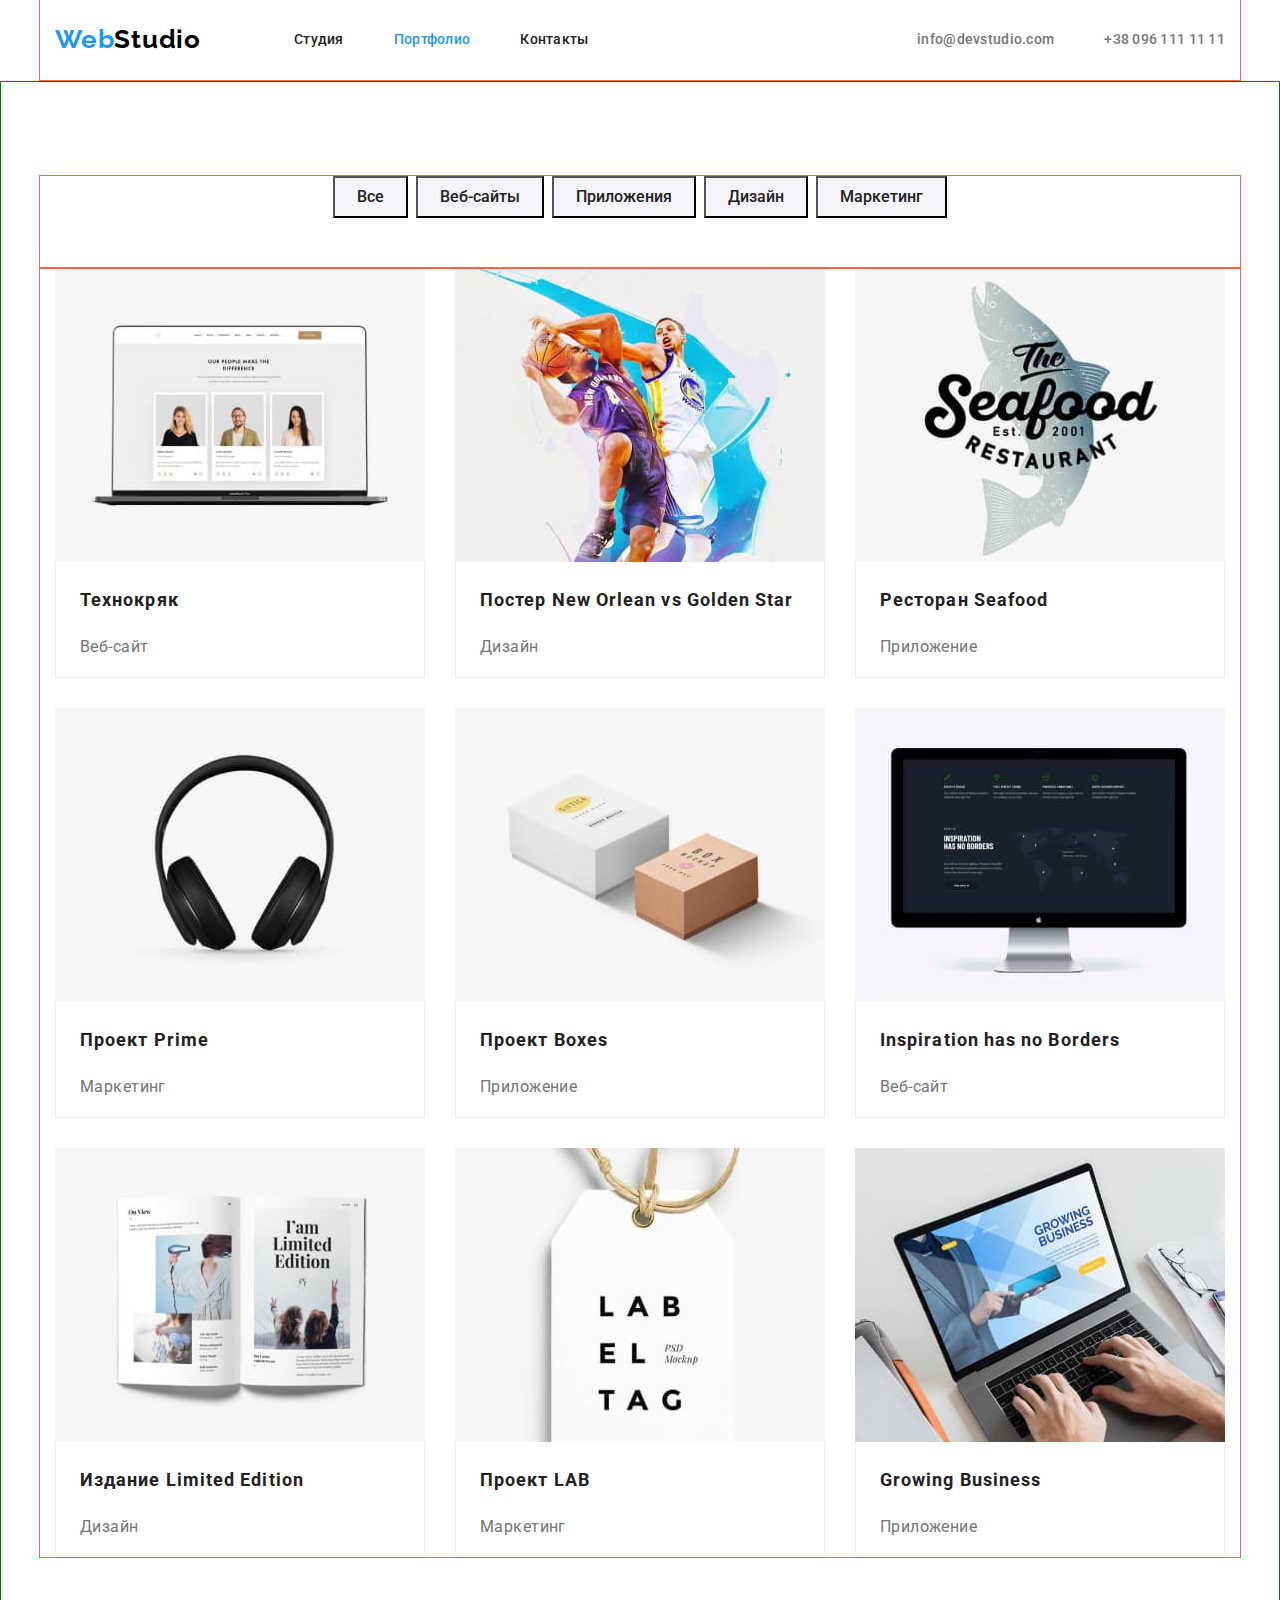
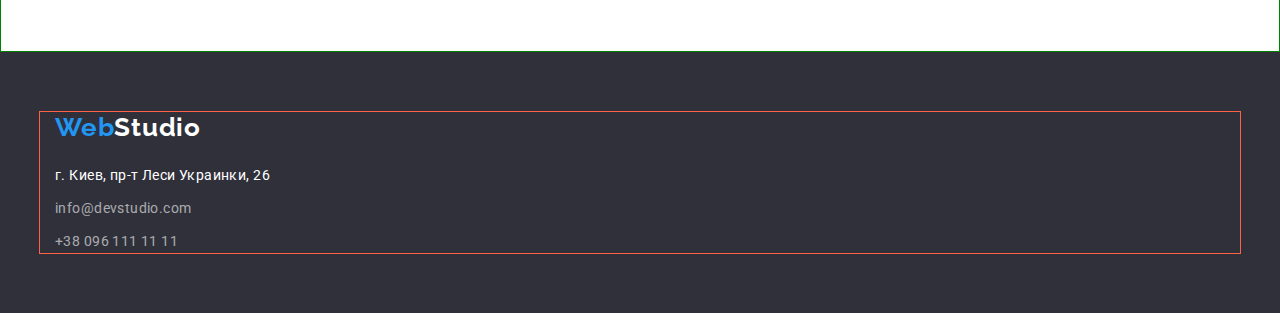
==== portfolio.html @ 51cd15e3 "create task4" ====
<!DOCTYPE html>
<html lang="en">
<head>
    <meta charset="UTF-8">
    <meta http-equiv="X-UA-Compatible" content="IE=edge">
    <meta name="viewport" content="width=device-width, initial-scale=1.0">
    <link rel="stylesheet" href="https://cdnjs.cloudflare.com/ajax/libs/modern-normalize/1.0.0/modern-normalize.min.css">
    <link href="https://fonts.googleapis.com/css2?family=Raleway:wght@700&family=Roboto:wght@400;500;700;900&display=swap" rel="stylesheet">
    <link rel="stylesheet" href="./css/styles.css">
    <title>Домашнее_Задание№3</title>
</head>
<body>
    <header class="page-header">
        <div class="container main-div">
            <a class="logo link" lang="en" href="./index.html"><span class="blu">Web</span>Studio</a>
            <nav>
                <ul class="site-nav">
                    <li class="item">
                        <a href="./index.html" class="link ">Студия</a>
                    </li>
                    <li class="item">
                        <a href="./portfolio.html" class="link curentli">Портфолио</a>
                    </li>
                    <li class="item">
                        <a href="#" class="link">Контакты</a>
                    </li>
                </ul>
            </nav>
            <ul class="contact">
                <li class="item">
                    <a class="link" href="mailto:info@devstudio.com">info@devstudio.com</a><a href=""></a>
                </li>
                <li class="item">
                    <a class="link" href="tel:+380961111111">+38 096 111 11 11</a>
                </li>
            </ul>
        </div>
    </header>
    <main>
        <section class="section">
           <div class="container filtr">
                <h1 class="visually-hidden">Главное Портфолио</h1>
                <ul class="section-list">
                    <li class="prt-item"><button type="button" class="btn-portfolio ">Все</button></li>
                    <li class="prt-item"><button type="button" class="btn-portfolio ">Веб-сайты</button></li>
                    <li class="prt-item"><button type="button" class="btn-portfolio ">Приложения</button></li>
                    <li class="prt-item"><button type="button" class="btn-portfolio ">Дизайн</button> </li>
                    <li class="prt-item"><button type="button" class="btn-portfolio ">Маркетинг</button></li>
                </ul>
           </div>
            <div class="container">
                <ul class="section-list prt-work">
                    <li class="galery-item"> <a href="" class="portfolio-link">
                            <img src="images/imgtechcriak.jpg" width="370" alt="Веб-сайт Технокряк">
                            <div class="project">
                                <h2 class="portfolio-title">Технокряк</h2>
                                <p class="text">Веб-сайт</p>
                            </div>
                        </a>
                    </li>
                    <li class="galery-item"> <a href="" class="portfolio-link">
                            <img src="images/imgneworlean.jpg" width="370" alt="Дизайн постер">
                            <div class="project">
                                <h2 class="portfolio-title">Постер New Orlean vs Golden Star</h2>
                                <p class="text">Дизайн</p>
                            </div>
                        </a>
                    </li>
                    <li class="galery-item"> <a href="" class="portfolio-link">
                            <img src="images/imgseafood.jpg" width="370" alt="приложение ресторана Seafood">
                            <div class="project">
                                <h2 class="portfolio-title">Ресторан Seafood</h2>
                                <p class="text">Приложение</p>
                            </div>
                        </a>
                    </li>
                    <li class="galery-item"> <a href="" class="portfolio-link">
                            <img src="images/imgprime.jpg" width="370" alt="Маркетинг проекта Prime">
                            <div class="project">
                                <h2 class="portfolio-title">Проект Prime</h2>
                                <p class="text">Маркетинг</p>
                            </div>
                        </a>
                    </li>
                    <li class="galery-item"> <a href="" class="portfolio-link">
                            <img src="images/imgboxes.jpg" width="370" alt=" приложение проект Boxes">
                            <div class="project">
                                <h2 class="portfolio-title">Проект Boxes</h2>
                                <p class="text">Приложение</p>
                            </div>
                        </a>
                    </li>
                    <li class="galery-item"> <a href="" class="portfolio-link">
                            <img src="images/imgborders.jpg" width="370" alt="страничка Inspiration has no Borders ">
                            <div class="project">
                                <h2 class="portfolio-title">Inspiration has no Borders</h2>
                                <p class="text">Веб-сайт</p>
                            </div>
                        </a>
                    </li>
                    <li class="galery-item"> <a href="" class="portfolio-link">
                            <img src="images/imglimid.jpg" width="370" alt="Дизайн издания LE">
                            <div class="project">
                                <h2 class="portfolio-title">Издание Limited Edition</h2>
                                <p class="text">Дизайн</p>
                            </div>
                        </a>
                    </li>
                    <li class="galery-item"> <a href="" class="portfolio-link">
                            <img src="images/imglab.jpg" width="370" alt="маркетинг проекта ЛАБ">
                            <div class="project">
                                <h2 class="portfolio-title">Проект LAB</h2>
                                <p class="text">Маркетинг</p>
                            </div>
                        </a>
                    </li>
                    <li class="galery-item"> <a href="" class="portfolio-link">
                            <img src="images/imgbissens.jpg" width="370" alt="приложение бизнеса">
                            <div class="project">
                                <h2 class="portfolio-title">Growing Business</h2>
                                <p class="text">Приложение</p>
                            </div>
                        </a>
                    </li>
                </ul>
            </div>
        </section>

    </main>
<footer class="footer">
    <div class="container ">
        <a class="logo link" lang="en" href="./index.html"><span class="blu">Web</span>Studio</a>
        <address class="adres">
            <ul class="footer-contact ">
                <li class="item">
                    <p class="footer-text"> г. Киев, пр-т Леси Украинки, 26</p>
                </li>
                <li class="item mail">
                    <a class="footer-link" href="mailto:info@devstudio.com">info@devstudio.com</a><a href=""></a>
                </li>
                <li class="item tel">
                    <a class="footer-link" href="tel:+380961111111">+38 096 111 11 11</a>
                </li>
            </ul>
        </address>
    </div>
</footer>

</body>
</html>
---- css/styles.css ----
/* main color, h1 text color,  fff */
/* second color 2f303a */
/* main text color 757575  */
/* h2,h3 color text 212121 and menu */
/*accent color 2196F3 */
/*  */

:root{
    --main-bg: #fff;
    --second-bg: #2f303a;
    --main-text-color: #757575;
    --h-color-text: #212121;
    --btn-and-accent: #2196F3; 
    --footer-contact: #ffffff99;
    --btn-hover-primery: #188CE8;
    --btn-portfolio-bgr: #F5F4FA;
    --logo-heder: #000;
    --border: #EEEEEE;
    --teams-bg: #F5F4FA;
    --heder-border: #ECECEC;
    
}
h1,h2,h3,h4,h5,h6,p,ul{
   margin-top: 0px;
   margin-bottom: 0px;
   /* padding-left: 0px; */
}
body{
    font-family: 'Roboto', sans-serif;
    background-color: var(--main-bg);
    color:var(--main-text-color);
    font-weight: 400;
    font-size: 14px;
    line-height: 1.71;
    letter-spacing: 0.03em;
        
}
img{
    max-width: 100%;
    display: block;
}
.container{
    width: 1200px;
    margin-left: auto;
    margin-right: auto;
    outline: 1px solid tomato;
    padding-left: 15px;
    padding-right: 15px;
  }
.main-div{
    display: flex;
    align-items: center;
}
.page-header{
    border-bottom: 1px solid var(--heder-border);
}

.logo{


    font-family: 'Raleway', sans-serif;
    color: var(--logo-heder);
    font-weight: 700;
    font-size: 26px;
    line-height: 1.2;
    letter-spacing: 0.03em;
}
.blu{
    color: var(--btn-and-accent);
}
.link{
    text-decoration: none;
}

.site-nav {
    margin-left: 93px;
    display: flex;

}

.site-nav .item{
    display: flex;

}
.site-nav .item + .item{
    margin-left: 50px;
}
.site-nav .link{
    display: block;
    padding-top: 32px;
    padding-bottom: 32px;

    color: var(--h-color-text);
    font-weight: 500;
    font-size: 14px;
    line-height: 1.14;
    letter-spacing: 0.02em;
}
.site-nav .curentli {
    color: var(--btn-and-accent);
}
.contact {
    display: flex;
    margin-left: auto;
}

.contact .item + .item{
    margin-left: 50px;
}
.contact .link{
    display: block;
    padding-top: 32px;
    padding-bottom: 32px;

    color: var(--main-text-color);
    font-weight: 500;
    font-size: 14px;
    line-height: 1.14;
    letter-spacing: 0.02em;
}
.link:hover,
.link:focus,
.footer-link:hover,
.footer-link:focus,
.footer .logo:hover,
.footer .logo:focus {
    color: var(--btn-and-accent);
}

/* section main */
/* hero */
.hero{
    padding-top: 200px;
    padding-bottom: 200px;
    background-color: var(--second-bg) ;
    text-align: center;
   
}
.hero-title{
    margin-bottom: 30px;

    font-weight: 900;
    font-size: 44px;
    line-height: 1.36;
    letter-spacing: 0.06em;
    text-transform: uppercase;
    color: var(--main-bg);
}
.btn{
    min-width: 200px;
    padding: 10px 32px;
    border: 0;
    border-radius: 4px;

    background-color:var(--btn-and-accent);
    color: var(--main-bg);
    font-weight: 700;
    font-size: 16px;
    line-height: 1.88;
    text-align: center;
    letter-spacing: 0.06em;
    cursor: pointer;
}
.btn:hover,
.btn:focus{
   background-color: var(--btn-hover-primery);
}

.visually-hidden {
    position: absolute;
    white-space: nowrap;
    width: 1px;
    height: 1px;
    overflow: hidden;
    border: 0;
    padding: 0;
    clip: rect(0 0 0 0);
    clip-path: inset(50%);
    margin: -1px;
}
.feateres .item{
width: calc((100% - 90px) / 4);
}
.feateres .item + .item{  
    margin-left: 30px;
}

.feateres .text{
    font-size: 14px;
    line-height: 1.71;
}
.galery .link img {
    display: block;
}
.galery{
    display: flex;
    flex-wrap: wrap;
   
}
.galery .item {
    width: calc((100% - 60px) / 3);
    margin-right: 30px;

}

.galery .item:nth-child(3n) {
    margin-right: 0px;
}

.teams{
    background-color: var(--teams-bg);
}
.teams .item {
    
    text-align: center;
    width: calc((100% - 90px) / 4);
    margin-right: 30px;
    padding-bottom: 30px;
    display: block;
    
}
.teams .item:nth-child(4n){
    margin-right: 0px;
}
.profession{
    padding-top: 30px;
    padding-bottom: 30px;
}

.feature-list .title{
    color: var(--h-color-text);
    font-weight: 700;
    font-size: 14px;
    line-height: 1.14;
    text-transform: uppercase;
}
.section{
    padding-top: 94px;
    padding-bottom: 94px;
    border: 1px solid green;
}
.work {
    padding-top: 0px;
}
.section-title{
    text-align: center;
    color: var(--h-color-text);
    font-weight: 700;
    font-size: 36px;
    line-height: 1.16;
    margin-bottom: 50px;

}

.section-list .title{
    margin-bottom: 10px;

    font-weight: 500;
    font-size: 16px;
    line-height: 1.18;
    color: var(--h-color-text);
}

.text{
    font-size: 16px;
    line-height: 1.18;
    color: var(--main-text-color);

}
.site-nav {
    display: flex;
} 


.section-list,
.site-nav,
.contact
{
   list-style-type: none;
    display: flex;
    padding-left: 0px;
    padding-right: 0px;
}

/* FOOTEr */
.footer{
        padding-top: 60px;
        padding-bottom: 60px;
    background-color: var(--second-bg);
}


.footer-contact{
list-style-type: none;
padding-left: 0px;
}
.footer-item{
    display: block;
}
.footer-text{
    color: var(--main-bg);
    margin-bottom: 9px;
}

.footer-link{
 
    color: var(--footer-contact);
    text-decoration: none;
}

.footer .logo{
    display: block;
    color: var(--main-bg);
    margin-bottom: 20px;
}
.adres{
    font-style: normal;
}
.item.mail{
    margin: 9px 0px;
}
.footer-text{
    color: var(--main-bg);

}

/* portfolio */
.project{
    padding: 20px 24px;
    border-right: 1px solid var(--border);
    border-left: 1px solid var(--border);
    border-bottom: 1px solid var(--border);
}
.portfolio-title{
    margin-bottom: 20px;
    font-weight: 700;
    font-size: 18px;
    line-height: 2;
    letter-spacing: 0.06em;
}
.portfolio-link{
    text-decoration: none;
    color: var(--h-color-text);
}
.btn-portfolio{
background-color: var(--btn-portfolio-bgr);
color: var(--h-color-text);
font-family: 'Roboto', sans-serif;
font-weight: 500;
font-size: 16px;
line-height: 1.62;
text-align: center;
cursor: pointer;
min-height: 38px;
min-width: 73px;
padding: 6px 22px;
}
.btn-portfolio:hover,
.btn-portfolio:focus{
    background-color: var(--btn-and-accent);
    color: var(--main-bg);
}
.filtr .section-list{
    justify-content: center;
}
.section-list .prt-item + .prt-item{
    margin-left: 8px;
}
.prt-item{
    margin-bottom: 50px;
}
.prt-work {
    display: flex;
    flex-wrap: wrap;
}
.galery-item{
    box-sizing: border-box;
    width: calc((100% - 60px) / 3);
    
}

.prt-work .galery-item{
    margin-bottom: 30px;
}
.prt-work .galery-item:nth-last-child(-n+3){
    margin-bottom: 0px;
}
.prt-work .galery-item {
margin-right: 30px;
}
.prt-work .galery-item:nth-child(3n){
margin-right: 0px;
}
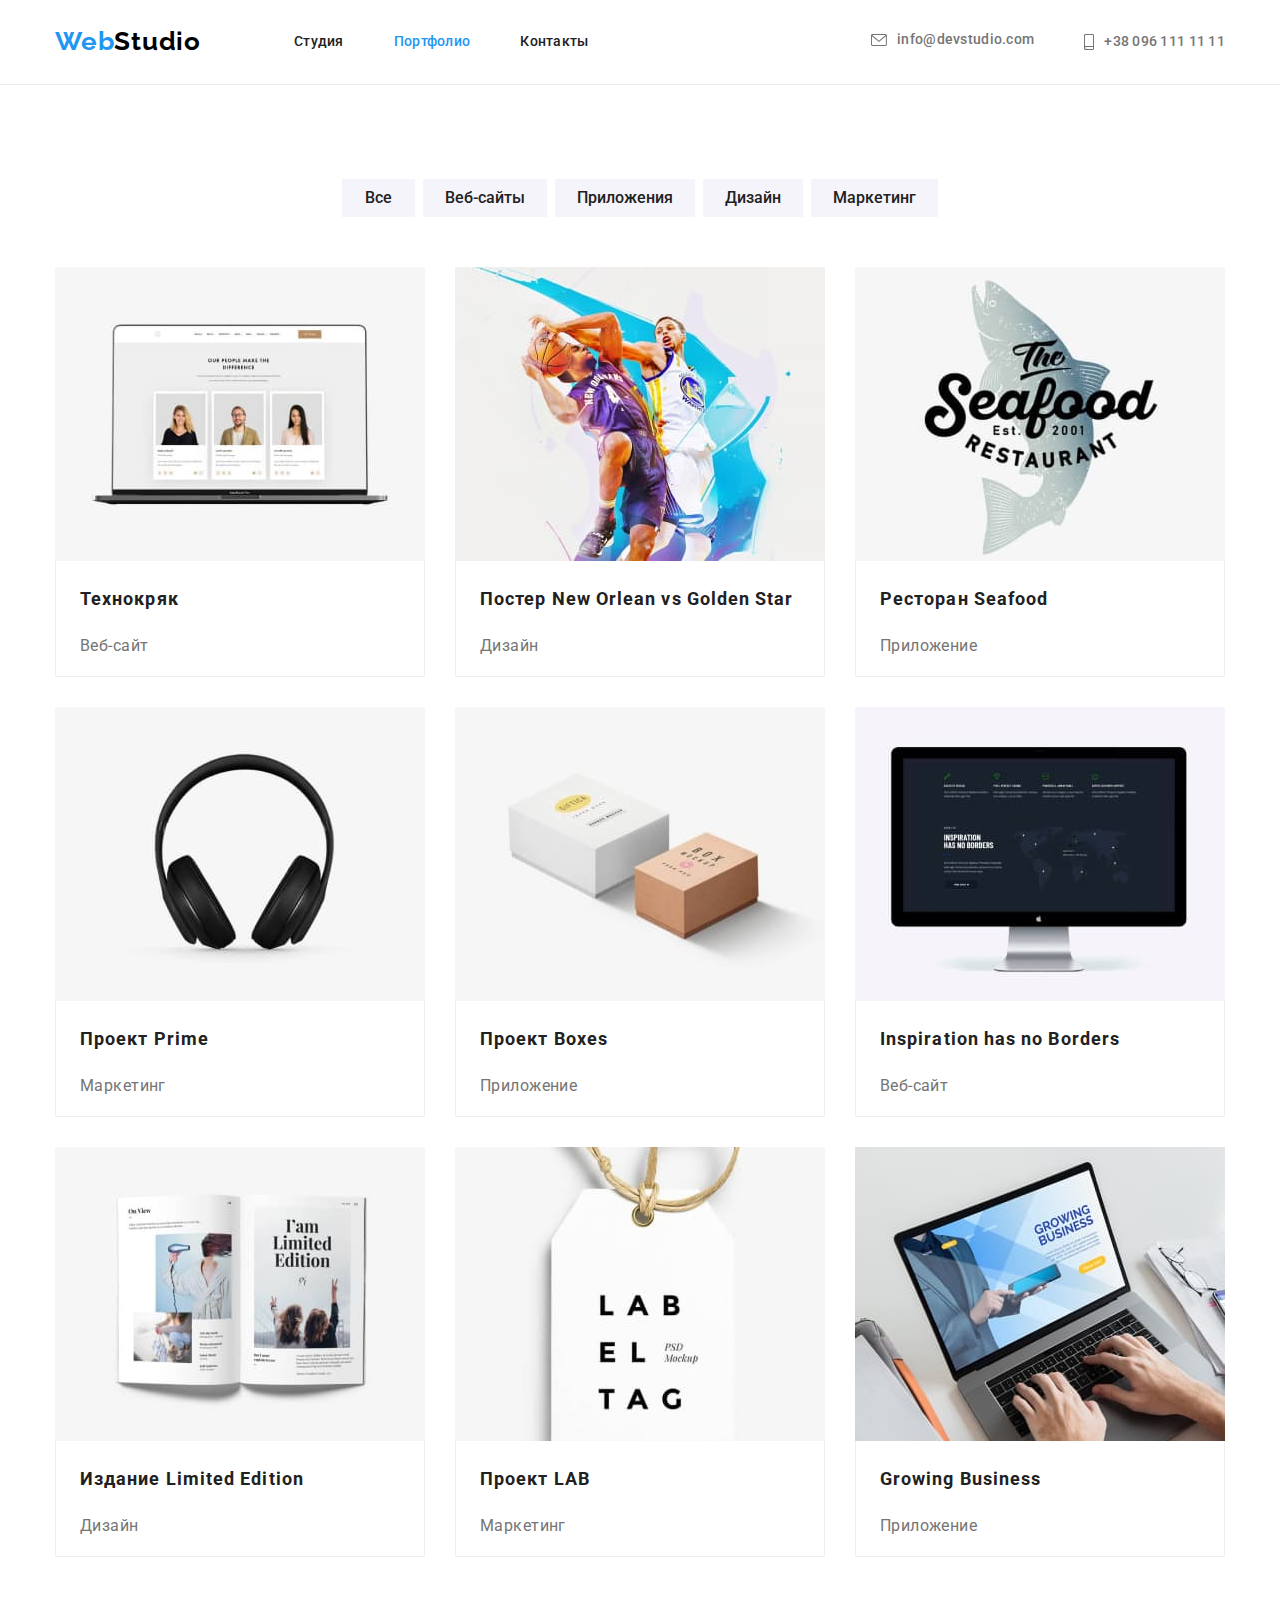
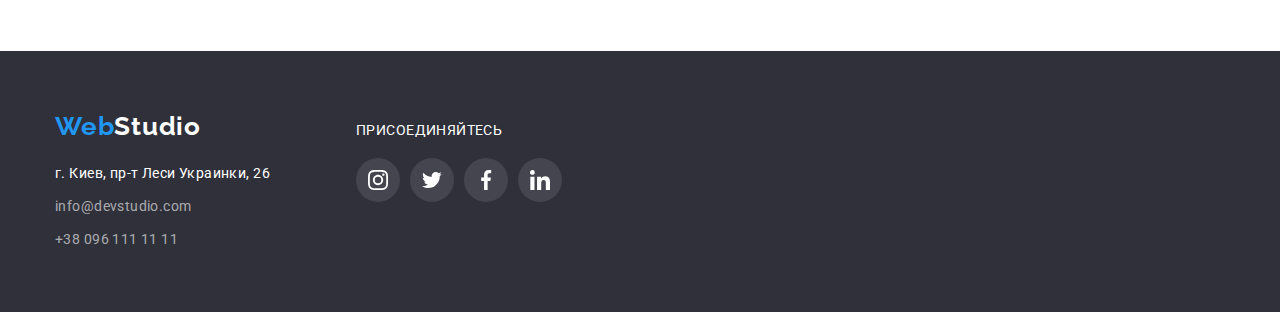
==== commit 9bbfc481: "create tast 4v2" ====
--- a/portfolio.html
+++ b/portfolio.html
@@ -1,5 +1,5 @@
 <!DOCTYPE html>
-<html lang="en">
+<html lang="ru">
 <head>
     <meta charset="UTF-8">
     <meta http-equiv="X-UA-Compatible" content="IE=edge">
@@ -7,7 +7,7 @@
     <link rel="stylesheet" href="https://cdnjs.cloudflare.com/ajax/libs/modern-normalize/1.0.0/modern-normalize.min.css">
     <link href="https://fonts.googleapis.com/css2?family=Raleway:wght@700&family=Roboto:wght@400;500;700;900&display=swap" rel="stylesheet">
     <link rel="stylesheet" href="./css/styles.css">
-    <title>Домашнее_Задание№3</title>
+    <title>Домашнее_Задание№4</title>
 </head>
 <body>
     <header class="page-header">
@@ -16,7 +16,7 @@
             <nav>
                 <ul class="site-nav">
                     <li class="item">
-                        <a href="./index.html" class="link ">Студия</a>
+                        <a class="link " href="./index.html">Студия</a>
                     </li>
                     <li class="item">
                         <a href="./portfolio.html" class="link curentli">Портфолио</a>
@@ -28,10 +28,18 @@
             </nav>
             <ul class="contact">
                 <li class="item">
-                    <a class="link" href="mailto:info@devstudio.com">info@devstudio.com</a><a href=""></a>
+                    <a class="link" href="mailto:info@devstudio.com">
+                        <svg class="email" width="16" height="12">
+                            <use href="./images/icons.svg#icon-email"></use>
+                        </svg>
+                        info@devstudio.com</a>
                 </li>
                 <li class="item">
-                    <a class="link" href="tel:+380961111111">+38 096 111 11 11</a>
+                    <a class="link" href="tel:+380961111111">
+                        <svg class="tel" width="10" height="20">
+                            <use href="./images/icons.svg#icon-smartphone"></use>
+                        </svg>
+                        +38 096 111 11 11</a>
                 </li>
             </ul>
         </div>
@@ -50,7 +58,8 @@
            </div>
             <div class="container">
                 <ul class="section-list prt-work">
-                    <li class="galery-item"> <a href="" class="portfolio-link">
+                    <li class="galery-item">
+                        <a href="" class="portfolio-link">
                             <img src="images/imgtechcriak.jpg" width="370" alt="Веб-сайт Технокряк">
                             <div class="project">
                                 <h2 class="portfolio-title">Технокряк</h2>
@@ -128,21 +137,48 @@
 
     </main>
 <footer class="footer">
-    <div class="container ">
-        <a class="logo link" lang="en" href="./index.html"><span class="blu">Web</span>Studio</a>
-        <address class="adres">
-            <ul class="footer-contact ">
-                <li class="item">
-                    <p class="footer-text"> г. Киев, пр-т Леси Украинки, 26</p>
-                </li>
-                <li class="item mail">
-                    <a class="footer-link" href="mailto:info@devstudio.com">info@devstudio.com</a><a href=""></a>
-                </li>
-                <li class="item tel">
-                    <a class="footer-link" href="tel:+380961111111">+38 096 111 11 11</a>
-                </li>
-            </ul>
-        </address>
+    <div class="container footer-social">
+        <div class="footer-adres">
+            <a class="logo link" lang="en" href="./index.html"><span class="blu">Web</span>Studio</a>
+            <address class="adres">
+                <ul class="footer-contact ">
+                    <li class="item">
+                        <p class="footer-text"> г. Киев, пр-т Леси Украинки, 26</p>
+                    </li>
+                    <li class="item mail">
+                        <a class="footer-link" href="mailto:info@devstudio.com">info@devstudio.com</a><a href=""></a>
+                    </li>
+                    <li class="item tel">
+                        <a class="footer-link" href="tel:+380961111111">+38 096 111 11 11</a>
+                    </li>
+                </ul>
+            </address>
+        </div>
+        <div class="social-adres">
+            <p class="join">присоединяйтесь</p>
+            <div class="social-network block">
+                <a href="" class="link-social bgr ">
+                    <svg class="icon" width="20" height="20">
+                        <use href="./images/icons.svg#icon-instagram"></use>
+                    </svg>
+                </a>
+                <a href="" class="link-social bgr ">
+                    <svg class="icon" width="20" height="20">
+                        <use href="./images/icons.svg#icon-twiter"></use>
+                    </svg>
+                </a>
+                <a href="" class="link-social bgr ">
+                    <svg class="icon" width="20" height="20">
+                        <use href="./images/icons.svg#icon-facebook"></use>
+                    </svg>
+                </a>
+                <a href="" class="link-social bgr ">
+                    <svg class="icon" width="20" height="20">
+                        <use href="./images/icons.svg#icon-linkedin"></use>
+                    </svg>
+                </a>
+            </div>
+        </div>
     </div>
 </footer>
 
--- a/css/styles.css
+++ b/css/styles.css
@@ -18,7 +18,8 @@
     --border: #EEEEEE;
     --teams-bg: #F5F4FA;
     --heder-border: #ECECEC;
-    
+    --hero-bgr: #C4C4C4;
+    --icon-color: #afb1b8; 
 }
 h1,h2,h3,h4,h5,h6,p,ul{
    margin-top: 0px;
@@ -43,7 +44,6 @@
     width: 1200px;
     margin-left: auto;
     margin-right: auto;
-    outline: 1px solid tomato;
     padding-left: 15px;
     padding-right: 15px;
   }
@@ -65,11 +65,23 @@
     line-height: 1.2;
     letter-spacing: 0.03em;
 }
+/* .tel, 
+.email{
+display: block;
+} */
+.link .email,
+.link .tel{
+    margin-right: 10px;
+    align-self: center;
+
+    fill: currentColor;
+}
 .blu{
     color: var(--btn-and-accent);
 }
 .link{
     text-decoration: none;
+       
 }
 
 .site-nav {
@@ -86,7 +98,7 @@
     margin-left: 50px;
 }
 .site-nav .link{
-    display: block;
+    display: flex;
     padding-top: 32px;
     padding-bottom: 32px;
 
@@ -102,15 +114,18 @@
 .contact {
     display: flex;
     margin-left: auto;
+
 }
 
 .contact .item + .item{
     margin-left: 50px;
 }
 .contact .link{
-    display: block;
+    display: flex;
     padding-top: 32px;
     padding-bottom: 32px;
+    justify-content: center;
+    align-items: center;
 
     color: var(--main-text-color);
     font-weight: 500;
@@ -123,16 +138,34 @@
 .footer-link:hover,
 .footer-link:focus,
 .footer .logo:hover,
-.footer .logo:focus {
+.footer .logo:focus,
+.link .email:hover,
+.link .tel:hover,
+.link .email:focus,
+.link .tel:focus {
     color: var(--btn-and-accent);
+    fill: var(--btn-and-accent);
 }
 
 /* section main */
 /* hero */
 .hero{
+    max-width: 1600px;
+    height: 600px;
+    margin-left: auto;
+    margin-right: auto;
     padding-top: 200px;
     padding-bottom: 200px;
-    background-color: var(--second-bg) ;
+    background-image: linear-gradient(
+        to right,
+        rgba(47, 48, 58, 0.4),
+        rgba(47, 48, 58, 0.4)
+    ),
+    url(../images/bgr.jpg);
+    background-size: cover;
+    background-repeat: no-repeat;
+    background-position: center;
+    background-color: var(--hero-bgr) ;
     text-align: center;
    
 }
@@ -149,7 +182,7 @@
 .btn{
     min-width: 200px;
     padding: 10px 32px;
-    border: 0;
+    border: none;
     border-radius: 4px;
 
     background-color:var(--btn-and-accent);
@@ -178,6 +211,15 @@
     clip-path: inset(50%);
     margin: -1px;
 }
+.feateres-icon{
+    display: block;
+    width: 100%;
+    padding: 25px 100px;
+    margin-bottom: 30px;
+    text-align: center;
+    background-color: var(--btn-portfolio-bgr);
+}
+
 .feateres .item{
 width: calc((100% - 90px) / 4);
 }
@@ -211,12 +253,19 @@
     background-color: var(--teams-bg);
 }
 .teams .item {
+    display: block;
     
+
     text-align: center;
     width: calc((100% - 90px) / 4);
     margin-right: 30px;
     padding-bottom: 30px;
-    display: block;
+    box-shadow:
+        0px 1px 3px rgba(0, 0, 0, 0.12),
+        0px 1px 1px rgba(0, 0, 0, 0.14),
+        0px 2px 1px rgba(0, 0, 0, 0.2);
+    border-radius: 0px 0px 4px 4px;
+    
     
 }
 .teams .item:nth-child(4n){
@@ -224,7 +273,39 @@
 }
 .profession{
     padding-top: 30px;
-    padding-bottom: 30px;
+}
+.social-network{
+    padding: 0 32px;
+    margin-top: 16px;
+    display: flex;
+    justify-content: center;
+    align-items: center;
+
+}
+.link-social{
+    display: flex;
+    justify-content: center;
+    align-items: center;
+    width: 44px;
+    height: 44px;
+    border-radius: 50%;
+    border: none;
+    background-color: var(--main-bg);
+    color: var(--icon-color);
+}
+
+.social-network .link-social + .link-social{
+        margin-left: 10px;
+    }
+.icon {
+    fill: currentColor;
+}
+.link-social:hover,
+.link-social:focus
+{
+    color: var(--main-bg);
+    background-color: var(--btn-and-accent);
+
 }
 
 .feature-list .title{
@@ -237,7 +318,6 @@
 .section{
     padding-top: 94px;
     padding-bottom: 94px;
-    border: 1px solid green;
 }
 .work {
     padding-top: 0px;
@@ -282,13 +362,58 @@
     padding-right: 0px;
 }
 
+/* our-clients */
+
+.clients{
+    display: flex;
+    text-align: center;
+   padding: 16px 32px; 
+   padding: 0;
+}
+ 
+.clients .item + .item{
+    margin-left: 30px;
+}
+/* .clients .btn-client{
+    display: block;
+    padding: 16px 32px;
+    border: 1px solid var(--icon-color);
+    border-radius: 4px;
+    color: var(--icon-color);
+    cursor: pointer;
+} */
+.client {
+    fill: currentColor;
+    display: block;
+    width: 100%;
+    height: 100%;
+}
+.clients .link-client:hover,
+.clients .link-client:focus{
+    color: var(--btn-and-accent);
+    border: 1px solid var(--btn-and-accent);
+}
+.clients .link-client{
+    text-decoration: none;
+    display: block;
+    padding: 16px 32px;
+        border: 1px solid var(--icon-color);
+        border-radius: 4px;
+        color: var(--icon-color);
+        cursor: pointer;
+    }
+
+
 /* FOOTEr */
 .footer{
-        padding-top: 60px;
-        padding-bottom: 60px;
+    padding-top: 60px;
+    padding-bottom: 60px;
     background-color: var(--second-bg);
 }
-
+.footer-adres{
+    display: block;
+    width: 231px;
+}
 
 .footer-contact{
 list-style-type: none;
@@ -323,7 +448,32 @@
     color: var(--main-bg);
 
 }
-
+.footer-social{
+    display: flex;
+}
+
+.social-adres{
+    margin-top: 12px;
+    margin-left: 70px;
+}
+
+.social-adres .join{
+    color: var(--main-bg);
+    line-height: 1.13;
+    text-transform: uppercase;
+    margin-bottom: 20px;
+    
+}
+.bgr{
+    
+    background: rgba(255, 255, 255, 0.1);
+}
+.bgr .icon{
+    fill: var(--main-bg);
+}
+.social-network.block{
+    padding: 0;
+}
 /* portfolio */
 .project{
     padding: 20px 24px;
@@ -339,8 +489,17 @@
     letter-spacing: 0.06em;
 }
 .portfolio-link{
+    display: block;
     text-decoration: none;
     color: var(--h-color-text);
+}
+
+.portfolio-link:focus,
+.portfolio-link:hover{
+box-shadow: 
+    0px 1px 1px rgba(0, 0, 0, 0.12),
+    0px 4px 4px rgba(0, 0, 0, 0.06),
+    1px 4px 6px rgba(0, 0, 0, 0.16);
 }
 .btn-portfolio{
 background-color: var(--btn-portfolio-bgr);
@@ -354,11 +513,17 @@
 min-height: 38px;
 min-width: 73px;
 padding: 6px 22px;
-}
+border: none;
+}
+
 .btn-portfolio:hover,
 .btn-portfolio:focus{
     background-color: var(--btn-and-accent);
     color: var(--main-bg);
+    box-shadow: 
+    0px 3px 1px rgba(0, 0, 0, 0.1),
+    0px 1px 2px rgba(0, 0, 0, 0.08),
+    0px 2px 2px rgba(0, 0, 0, 0.12);
 }
 .filtr .section-list{
     justify-content: center;
@@ -374,9 +539,7 @@
     flex-wrap: wrap;
 }
 .galery-item{
-    box-sizing: border-box;
-    width: calc((100% - 60px) / 3);
-    
+  width: calc((100% - 60px) / 3); 
 }
 
 .prt-work .galery-item{
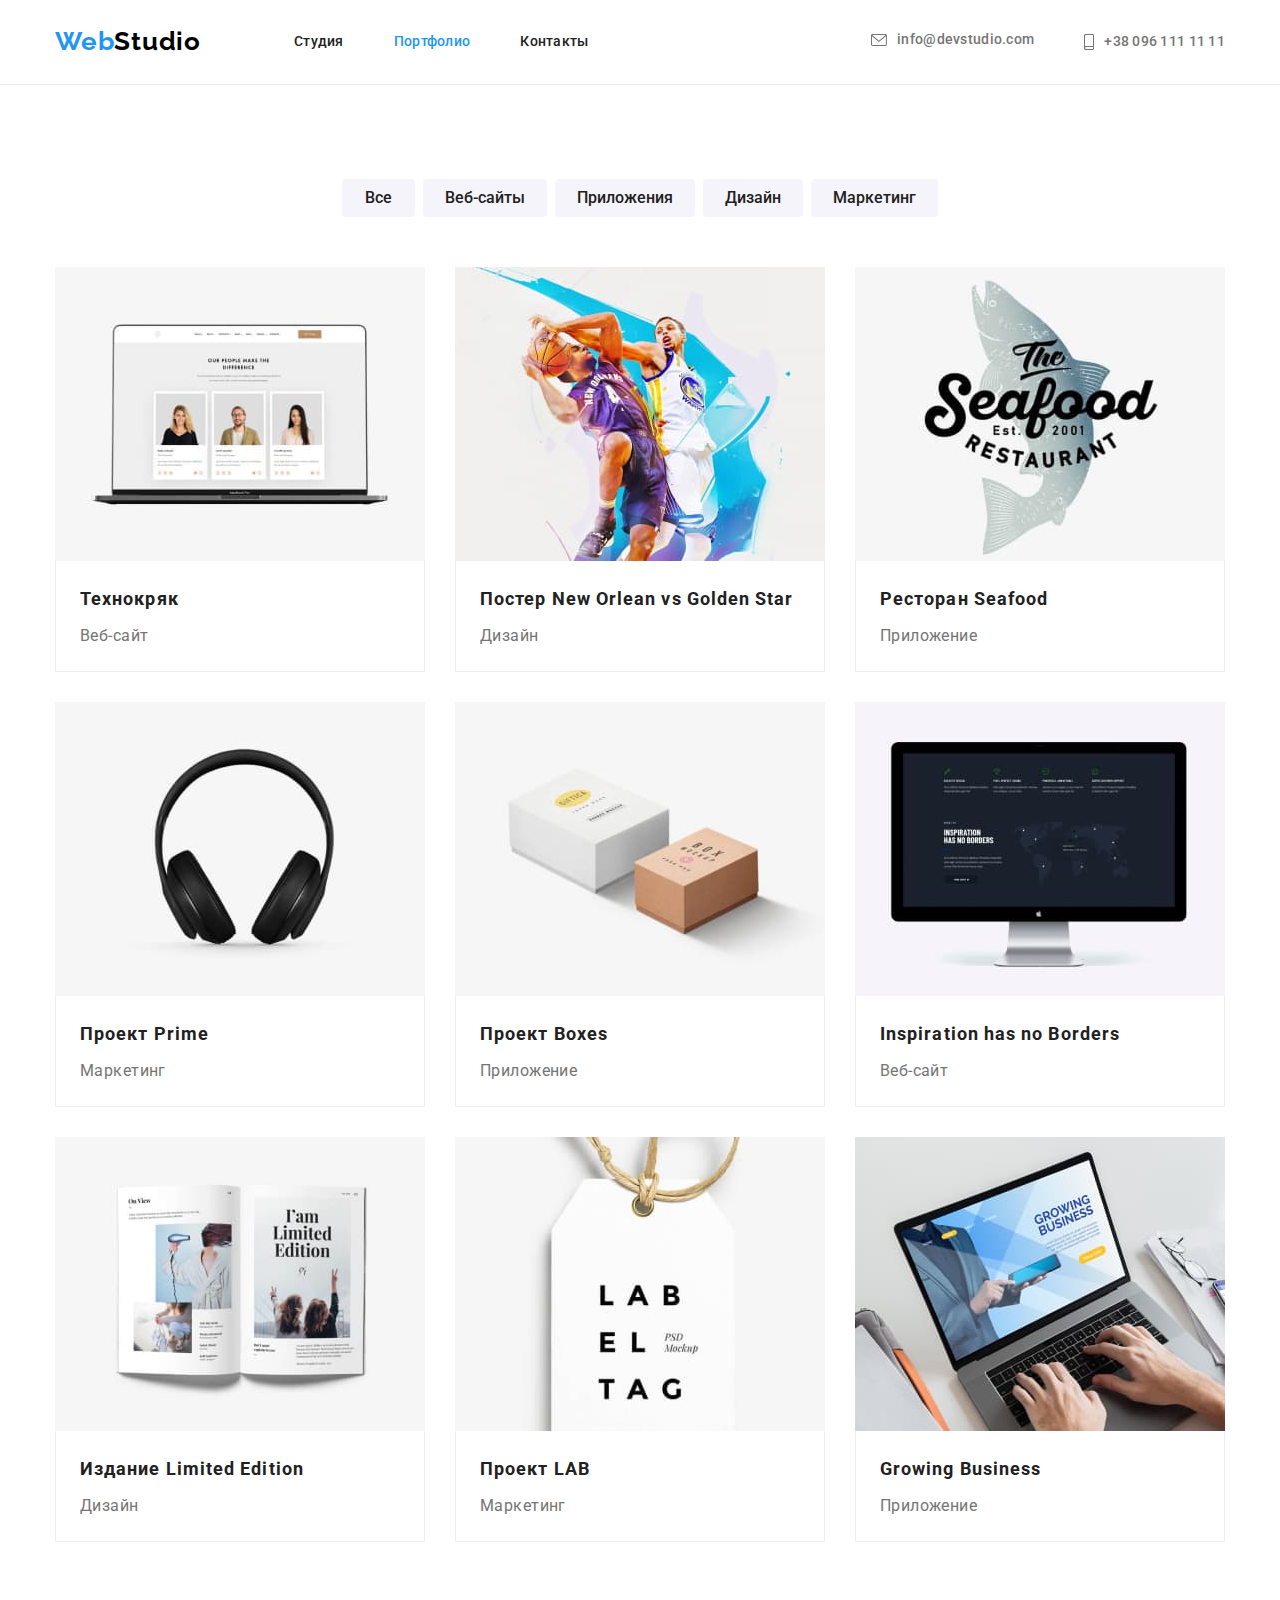
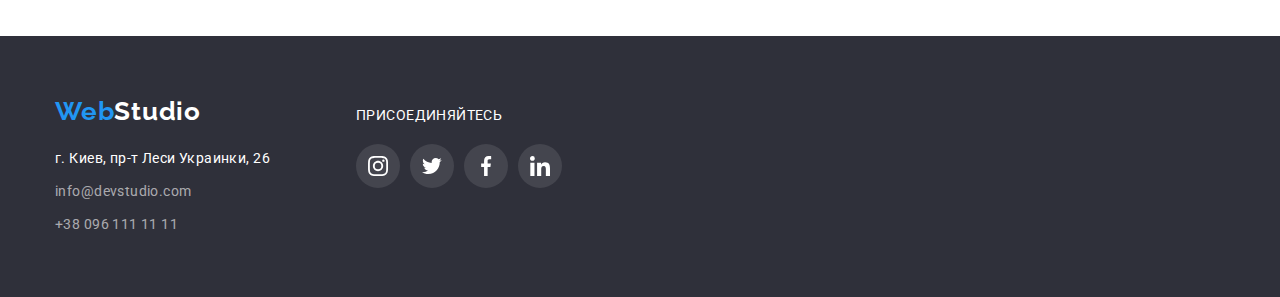
==== commit 38940a79: "task4v3" ====
--- a/portfolio.html
+++ b/portfolio.html
@@ -146,7 +146,7 @@
                         <p class="footer-text"> г. Киев, пр-т Леси Украинки, 26</p>
                     </li>
                     <li class="item mail">
-                        <a class="footer-link" href="mailto:info@devstudio.com">info@devstudio.com</a><a href=""></a>
+                        <a class="footer-link" href="mailto:info@devstudio.com">info@devstudio.com</a>
                     </li>
                     <li class="item tel">
                         <a class="footer-link" href="tel:+380961111111">+38 096 111 11 11</a>
--- a/css/styles.css
+++ b/css/styles.css
@@ -38,6 +38,7 @@
 }
 img{
     max-width: 100%;
+    height: auto;
     display: block;
 }
 .container{
@@ -255,11 +256,10 @@
 .teams .item {
     display: block;
     
-
+    background-color: var(--main-bg);
     text-align: center;
     width: calc((100% - 90px) / 4);
     margin-right: 30px;
-    padding-bottom: 30px;
     box-shadow:
         0px 1px 3px rgba(0, 0, 0, 0.12),
         0px 1px 1px rgba(0, 0, 0, 0.14),
@@ -273,6 +273,7 @@
 }
 .profession{
     padding-top: 30px;
+    padding-bottom: 30px;
 }
 .social-network{
     padding: 0 32px;
@@ -367,41 +368,37 @@
 .clients{
     display: flex;
     text-align: center;
-   padding: 16px 32px; 
-   padding: 0;
-}
- 
+    padding: 16px 32px; 
+    padding: 0;
+}
+ .clients .item{
+    width: calc((100% - 30px) / 6);
+ }
+
 .clients .item + .item{
     margin-left: 30px;
 }
-/* .clients .btn-client{
+
+.client {
+    fill: currentColor;
+    display: block;
+    width: 100%;
+
+}
+.clients .link-client:hover,
+.clients .link-client:focus{
+    color: var(--btn-and-accent);
+    border: 1px solid var(--btn-and-accent);
+}
+.clients .link-client{
+    text-decoration: none;
     display: block;
     padding: 16px 32px;
     border: 1px solid var(--icon-color);
     border-radius: 4px;
     color: var(--icon-color);
     cursor: pointer;
-} */
-.client {
-    fill: currentColor;
-    display: block;
-    width: 100%;
-    height: 100%;
-}
-.clients .link-client:hover,
-.clients .link-client:focus{
-    color: var(--btn-and-accent);
-    border: 1px solid var(--btn-and-accent);
-}
-.clients .link-client{
-    text-decoration: none;
-    display: block;
-    padding: 16px 32px;
-        border: 1px solid var(--icon-color);
-        border-radius: 4px;
-        color: var(--icon-color);
-        cursor: pointer;
-    }
+}
 
 
 /* FOOTEr */
@@ -422,10 +419,10 @@
 .footer-item{
     display: block;
 }
-.footer-text{
+/* .footer-text{
     color: var(--main-bg);
     margin-bottom: 9px;
-}
+} */
 
 .footer-link{
  
@@ -441,8 +438,9 @@
 .adres{
     font-style: normal;
 }
-.item.mail{
-    margin: 9px 0px;
+.footer-contact .item:not(:last-child){
+    margin-bottom: 9px;
+    
 }
 .footer-text{
     color: var(--main-bg);
@@ -482,7 +480,7 @@
     border-bottom: 1px solid var(--border);
 }
 .portfolio-title{
-    margin-bottom: 20px;
+    margin-bottom: 4px;
     font-weight: 700;
     font-size: 18px;
     line-height: 2;
@@ -502,18 +500,19 @@
     1px 4px 6px rgba(0, 0, 0, 0.16);
 }
 .btn-portfolio{
-background-color: var(--btn-portfolio-bgr);
-color: var(--h-color-text);
-font-family: 'Roboto', sans-serif;
-font-weight: 500;
-font-size: 16px;
-line-height: 1.62;
-text-align: center;
-cursor: pointer;
-min-height: 38px;
-min-width: 73px;
-padding: 6px 22px;
-border: none;
+    background-color: var(--btn-portfolio-bgr);
+    color: var(--h-color-text);
+    font-family: 'Roboto', sans-serif;
+    font-weight: 500;
+    font-size: 16px;
+    line-height: 1.62;
+    text-align: center;
+    cursor: pointer;
+    min-height: 38px;
+    min-width: 73px;
+    padding: 6px 22px;
+    border: none;
+    border-radius: 4px;
 }
 
 .btn-portfolio:hover,
@@ -538,6 +537,9 @@
     display: flex;
     flex-wrap: wrap;
 }
+.project .text{
+    line-height: 1.88;
+}
 .galery-item{
   width: calc((100% - 60px) / 3); 
 }
